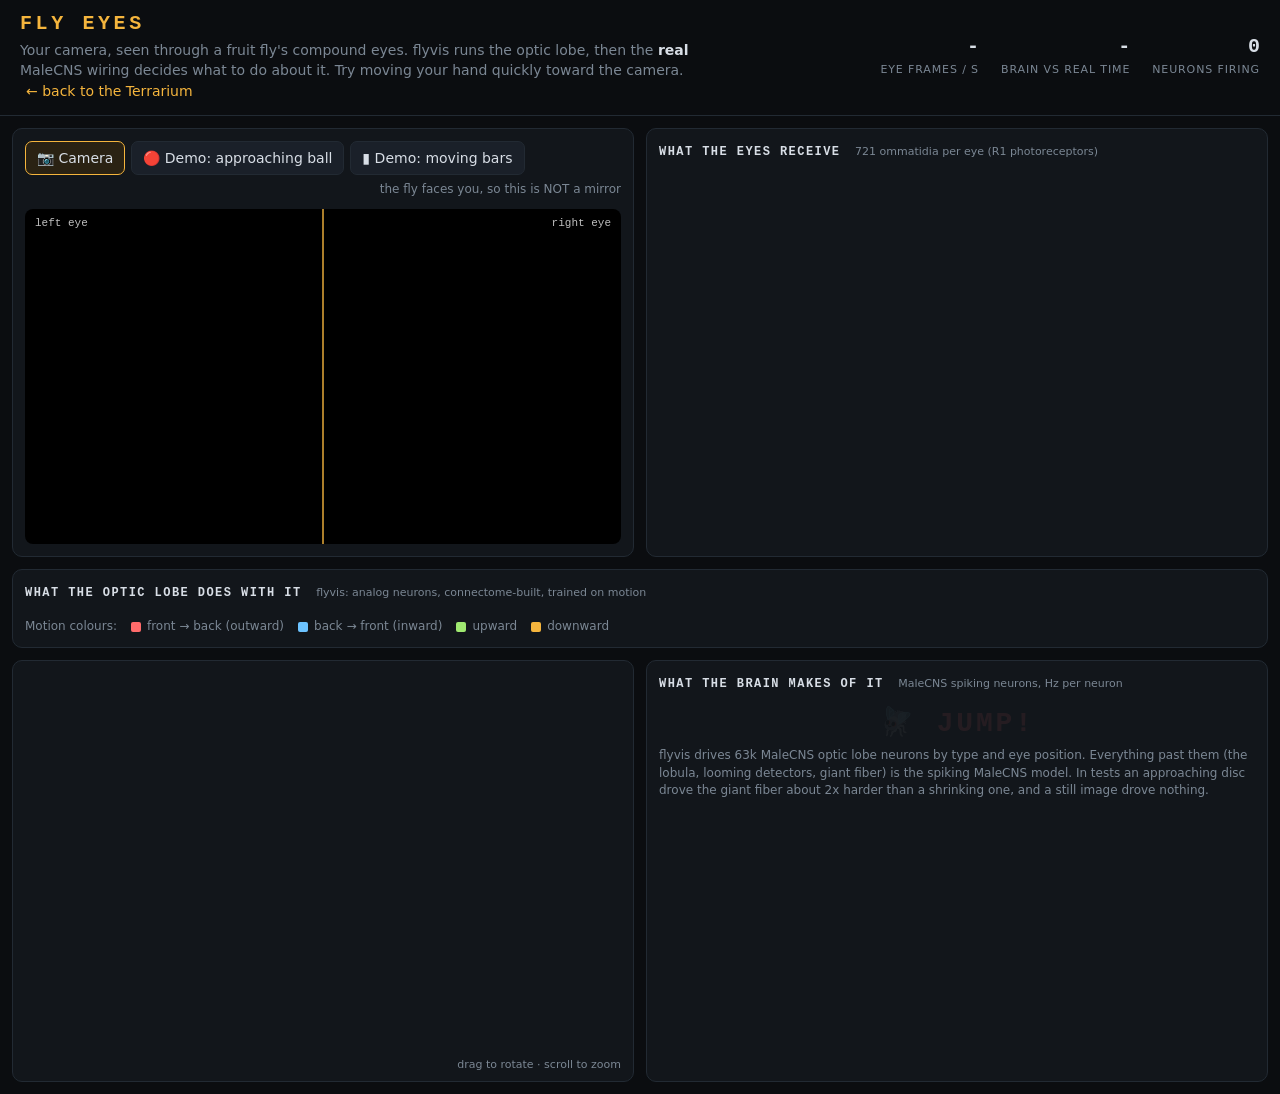
==== web/eyes.html @ b4eb6ab8 "Fly Eyes: see your webcam through the fly's compound eyes New page (web/eyes.html). The camera is sp" ====
<!doctype html>
<html lang="en">
<head>
<meta charset="utf-8">
<meta name="viewport" content="width=device-width, initial-scale=1">
<title>Fly Eyes</title>
<link rel="icon" href="data:image/svg+xml,<svg xmlns='http://www.w3.org/2000/svg' viewBox='0 0 100 100'><text y='.9em' font-size='90'>👁</text></svg>">
<link rel="stylesheet" href="style.css">
<link rel="stylesheet" href="eyes.css">
</head>
<body>
<header>
  <div class="brand">
    <h1>FLY EYES</h1>
    <p>Your camera, seen through a fruit fly's compound eyes. flyvis runs the optic lobe, then the <b>real</b> MaleCNS wiring decides what to do about it. Try moving your hand quickly toward the camera. <a href="index.html">← back to the Terrarium</a></p>
  </div>
  <div class="stats">
    <div><span id="st-fps">-</span><label>eye frames / s</label></div>
    <div><span id="st-rate">-</span><label>brain vs real time</label></div>
    <div><span id="st-active">0</span><label>neurons firing</label></div>
  </div>
</header>

<main class="eyes-main">
  <section class="panel cam-panel">
    <div class="toolbar">
      <button id="src-camera" class="on">📷 Camera</button>
      <button id="src-loom">🔴 Demo: approaching ball</button>
      <button id="src-bars">▮ Demo: moving bars</button>
      <span class="hint">the fly faces you, so this is NOT a mirror</span>
    </div>
    <div class="cam-wrap">
      <canvas id="cam"></canvas>
      <div class="cam-split"><span>left eye</span><span>right eye</span></div>
      <div id="cam-msg" class="cam-msg" hidden></div>
    </div>
  </section>

  <section class="panel fly-panel">
    <h2>What the eyes receive <small>721 ommatidia per eye (R1 photoreceptors)</small></h2>
    <canvas id="fly-view"></canvas>
  </section>

  <section class="panel strip">
    <h2>What the optic lobe does with it <small>flyvis: analog neurons, connectome-built, trained on motion</small></h2>
    <div id="layers" class="layers"></div>
    <div class="dir-legend">
      Motion colours:
      <span><b style="background:#ff6b6b"></b>front → back (outward)</span>
      <span><b style="background:#6cc3ff"></b>back → front (inward)</span>
      <span><b style="background:#9fe870"></b>upward</span>
      <span><b style="background:#f5b53d"></b>downward</span>
    </div>
  </section>

  <section class="panel brain-panel eyes-brain">
    <canvas id="brain"></canvas>
    <div class="legend" id="legend"></div>
    <div class="brain-help">drag to rotate · scroll to zoom</div>
  </section>

  <section class="panel meters">
    <h2>What the brain makes of it <small>MaleCNS spiking neurons, Hz per neuron</small></h2>
    <div id="vision-meters"></div>
    <div id="jump" class="jump">🪰 JUMP!</div>
    <p class="note">flyvis drives 63k MaleCNS optic lobe neurons by type and eye position. Everything past them (the lobula, looming detectors, giant fiber) is the spiking MaleCNS model. In tests an approaching disc drove the giant fiber about 2x harder than a shrinking one, and a still image drove nothing.</p>
    <ol id="log"></ol>
  </section>
</main>

<div id="offline" hidden>
  <div>
    <h2>The eyes aren't available</h2>
    <p id="offline-msg">Start the server with the eye environment: <code>play.bat</code> (or <code>.venv-eye\Scripts\python server.py</code>), then reload.</p>
  </div>
</div>

<script src="brain.js"></script>
<script src="eyes.js"></script>
</body>
</html>
---- web/style.css ----
/* Fly Terrarium - dark lab-bench look. Colours live in :root so they're easy to retheme. */
:root {
  --bg: #0b0d10;
  --panel: #12161b;
  --line: #222a33;
  --text: #d8dee6;
  --dim: #7b8794;
  --accent: #f5b53d;      /* sugar amber */
  --bitter: #7ee0a1;
  --wind: #6cc3ff;
  --loom: #ff6b6b;
  --sound: #c79bff;
  --mono: ui-monospace, "Cascadia Code", "Consolas", monospace;
}
* { box-sizing: border-box; }
[hidden] { display: none !important; }
html, body { margin: 0; background: var(--bg); color: var(--text); font: 14px/1.45 system-ui, "Segoe UI", sans-serif; }

header {
  display: flex; justify-content: space-between; align-items: center; gap: 24px;
  padding: 14px 20px; border-bottom: 1px solid var(--line);
}
h1 { margin: 0; font: 700 20px/1 var(--mono); letter-spacing: .18em; color: var(--accent); }
.brand p { margin: 6px 0 0; color: var(--dim); max-width: 720px; }
.brand b { color: var(--text); }
.eyes-link { color: var(--accent); text-decoration: none; margin-left: 6px; white-space: nowrap; }
.eyes-link:hover { text-decoration: underline; }
.stats { display: flex; gap: 22px; }
.stats div { text-align: right; }
.stats span { display: block; font: 600 20px/1.1 var(--mono); }
.stats label { color: var(--dim); font-size: 11px; text-transform: uppercase; letter-spacing: .08em; }

main {
  display: grid; gap: 12px; padding: 12px;
  grid-template-columns: minmax(0, 1.35fr) minmax(0, 1fr);
  grid-template-areas: "arena brain" "meters lab";
}
.panel { background: var(--panel); border: 1px solid var(--line); border-radius: 10px; padding: 12px; min-width: 0; }
.arena-panel { grid-area: arena; }
.brain-panel { grid-area: brain; position: relative; padding: 0; overflow: hidden; }
.meters { grid-area: meters; }
.lab { grid-area: lab; }

.toolbar { display: flex; flex-wrap: wrap; gap: 6px; align-items: center; margin-bottom: 10px; }
button {
  background: #1a2029; color: var(--text); border: 1px solid var(--line); border-radius: 7px;
  padding: 6px 11px; font: inherit; cursor: pointer;
}
button:hover { border-color: #3a4655; }
button.on { border-color: var(--accent); background: #2a2213; }
button i { font: 10px var(--mono); color: var(--dim); font-style: normal; margin-right: 6px; }
.hint { color: var(--dim); font-size: 12px; margin-left: auto; }

#arena { display: block; width: 100%; aspect-ratio: 10 / 7; border-radius: 8px; cursor: crosshair; touch-action: none; }
.caption { color: var(--dim); font-size: 12px; margin-top: 8px; min-height: 18px; }

#brain { display: block; width: 100%; height: 100%; min-height: 420px; cursor: grab; }
#brain:active { cursor: grabbing; }
.legend { position: absolute; left: 12px; top: 10px; font-size: 11px; color: var(--dim); pointer-events: none; }
.legend div { display: flex; align-items: center; gap: 6px; }
.legend b { width: 8px; height: 8px; border-radius: 50%; display: inline-block; }
.brain-help { position: absolute; right: 12px; bottom: 8px; font-size: 11px; color: var(--dim); pointer-events: none; }

h2 { margin: 4px 0 8px; font: 600 12px var(--mono); letter-spacing: .12em; text-transform: uppercase; }
h2 small { font: 11px system-ui, sans-serif; color: var(--dim); letter-spacing: 0; text-transform: none; margin-left: 6px; }
h2:not(:first-child) { margin-top: 16px; }

.meter { display: grid; grid-template-columns: 150px 1fr 64px; align-items: center; gap: 10px; margin: 5px 0; }
.meter .name { font-size: 13px; white-space: nowrap; overflow: hidden; text-overflow: ellipsis; }
.meter .name code { color: var(--dim); font-size: 11px; }
.meter .bar { height: 8px; background: #0b0e12; border-radius: 4px; overflow: hidden; }
.meter .fill { height: 100%; width: 0; border-radius: 4px; transition: width .12s linear; }
.meter .val { font: 12px var(--mono); text-align: right; color: var(--dim); }
.meter.hot .val { color: var(--text); }

.lesions p { margin: 0 0 6px; color: var(--dim); }
.lesions label { display: block; margin: 4px 0; cursor: pointer; }
.lesions em { color: var(--dim); font-style: normal; font-size: 12px; }
code { font: 12px var(--mono); color: #b9c4d0; }
.controls { display: flex; flex-wrap: wrap; gap: 8px; align-items: center; margin: 14px 0 4px; }
.controls label { display: flex; gap: 8px; align-items: center; margin-right: auto; }
#speed-v { font: 12px var(--mono); width: 44px; }

#log { list-style: none; margin: 0; padding: 0; max-height: 170px; overflow-y: auto; font: 12px/1.6 var(--mono); }
#log li { color: var(--dim); }
#log li b { color: var(--text); font-weight: 600; }
#log li span { color: #58636f; margin-right: 8px; }

#offline { position: fixed; inset: 0; background: rgba(5, 7, 9, .85); display: grid; place-items: center; z-index: 10; }
#offline div { background: var(--panel); border: 1px solid var(--line); border-radius: 10px; padding: 24px 28px; max-width: 420px; }

@media (max-width: 900px) {
  header { flex-direction: column; align-items: flex-start; }
  main { grid-template-columns: minmax(0, 1fr); grid-template-areas: "arena" "brain" "meters" "lab"; }
  #brain { min-height: 340px; }
  .meter { grid-template-columns: 110px 1fr 54px; }
  .hint { margin-left: 0; }
}
---- web/eyes.css ----
/* Fly Eyes page - layout on top of style.css */
.brand a { color: var(--accent); text-decoration: none; margin-left: 6px; white-space: nowrap; }
.brand a:hover { text-decoration: underline; }

.eyes-main {
  grid-template-columns: minmax(0, 1fr) minmax(0, 1fr);
  grid-template-areas: "cam fly" "strip strip" "brain meters";
}
.cam-panel { grid-area: cam; }
.fly-panel { grid-area: fly; }
.strip { grid-area: strip; }
.eyes-brain { grid-area: brain; min-height: 420px; }
.eyes-main .meters { grid-area: meters; }

.cam-wrap { position: relative; }
#cam { display: block; width: 100%; aspect-ratio: 16 / 9; background: #000; border-radius: 8px; }
.cam-split {
  position: absolute; inset: 0; display: flex; pointer-events: none;
  background: linear-gradient(90deg, transparent calc(50% - 1px), rgba(245, 181, 61, .7) calc(50% - 1px), rgba(245, 181, 61, .7) calc(50% + 1px), transparent calc(50% + 1px));
}
.cam-split span { flex: 1; padding: 8px 10px; font: 11px var(--mono); color: rgba(255, 255, 255, .75); text-shadow: 0 1px 2px #000; }
.cam-split span + span { text-align: right; }
.cam-msg { position: absolute; inset: 0; display: grid; place-items: center; text-align: center; padding: 20px; color: var(--dim); background: rgba(0, 0, 0, .7); border-radius: 8px; }
.cam-msg button { margin-top: 10px; }

#fly-view { display: block; width: 100%; aspect-ratio: 16 / 8; }

.layers { display: grid; grid-template-columns: repeat(6, minmax(0, 1fr)); gap: 10px; }
.layer { background: #0e1216; border: 1px solid var(--line); border-radius: 8px; padding: 8px; min-width: 0; }
.layer canvas { display: block; width: 100%; aspect-ratio: 2 / 1; }
.layer b { display: block; font: 600 12px var(--mono); margin-top: 6px; }
.layer small { display: block; color: var(--dim); font-size: 11px; line-height: 1.3; }
.dir-legend { display: flex; flex-wrap: wrap; gap: 14px; margin-top: 10px; font-size: 12px; color: var(--dim); }
.dir-legend span { display: inline-flex; align-items: center; gap: 6px; }
.dir-legend b { width: 10px; height: 10px; border-radius: 2px; display: inline-block; }

.jump {
  margin: 14px 0 6px; text-align: center; font: 700 28px var(--mono); letter-spacing: .1em;
  color: var(--loom); opacity: .08; transition: opacity .5s ease-out;
}
.jump.fire { opacity: 1; transition: none; }
.note { color: var(--dim); font-size: 12px; margin: 8px 0; }

@media (max-width: 900px) {
  .eyes-main { grid-template-columns: minmax(0, 1fr); grid-template-areas: "cam" "fly" "strip" "brain" "meters"; }
  .layers { grid-template-columns: repeat(2, minmax(0, 1fr)); }
}
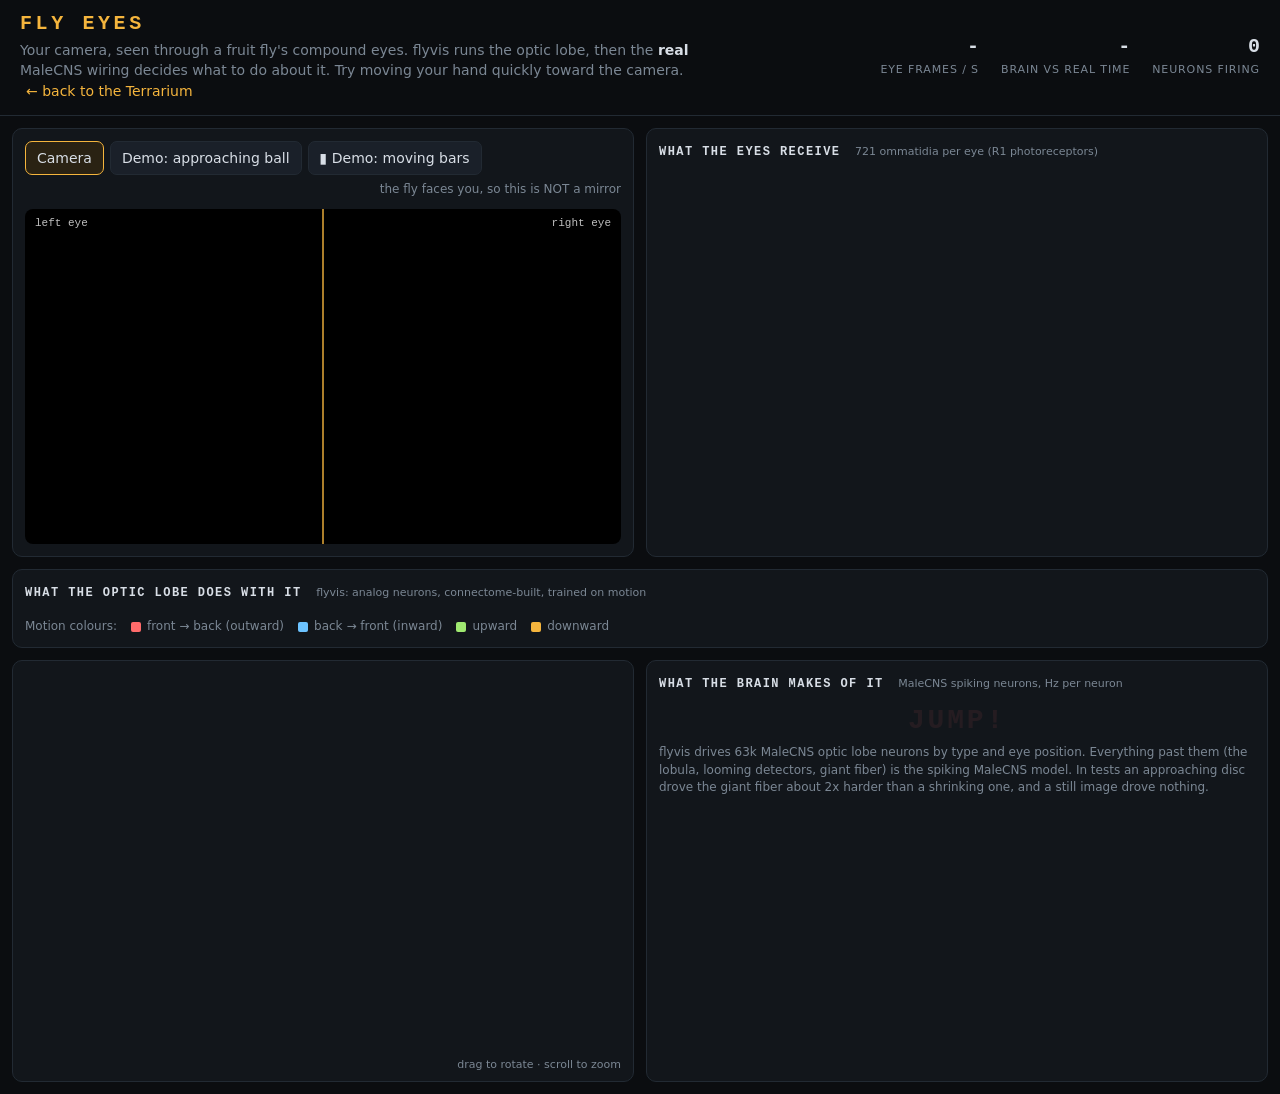
==== commit 5f0a0c1c: "Remove emojis from the pages: plain button labels, a dot icon, a note and SWAT! on the canvas" ====
--- a/web/eyes.html
+++ b/web/eyes.html
@@ -4,7 +4,7 @@
 <meta charset="utf-8">
 <meta name="viewport" content="width=device-width, initial-scale=1">
 <title>Fly Eyes</title>
-<link rel="icon" href="data:image/svg+xml,<svg xmlns='http://www.w3.org/2000/svg' viewBox='0 0 100 100'><text y='.9em' font-size='90'>👁</text></svg>">
+<link rel="icon" href="data:image/svg+xml,<svg xmlns='http://www.w3.org/2000/svg' viewBox='0 0 100 100'><circle cx='50' cy='50' r='38' fill='%23c79bff'/></svg>">
 <link rel="stylesheet" href="style.css">
 <link rel="stylesheet" href="eyes.css">
 </head>
@@ -24,8 +24,8 @@
 <main class="eyes-main">
   <section class="panel cam-panel">
     <div class="toolbar">
-      <button id="src-camera" class="on">📷 Camera</button>
-      <button id="src-loom">🔴 Demo: approaching ball</button>
+      <button id="src-camera" class="on">Camera</button>
+      <button id="src-loom">Demo: approaching ball</button>
       <button id="src-bars">▮ Demo: moving bars</button>
       <span class="hint">the fly faces you, so this is NOT a mirror</span>
     </div>
@@ -62,7 +62,7 @@
   <section class="panel meters">
     <h2>What the brain makes of it <small>MaleCNS spiking neurons, Hz per neuron</small></h2>
     <div id="vision-meters"></div>
-    <div id="jump" class="jump">🪰 JUMP!</div>
+    <div id="jump" class="jump">JUMP!</div>
     <p class="note">flyvis drives 63k MaleCNS optic lobe neurons by type and eye position. Everything past them (the lobula, looming detectors, giant fiber) is the spiking MaleCNS model. In tests an approaching disc drove the giant fiber about 2x harder than a shrinking one, and a still image drove nothing.</p>
     <ol id="log"></ol>
   </section>
